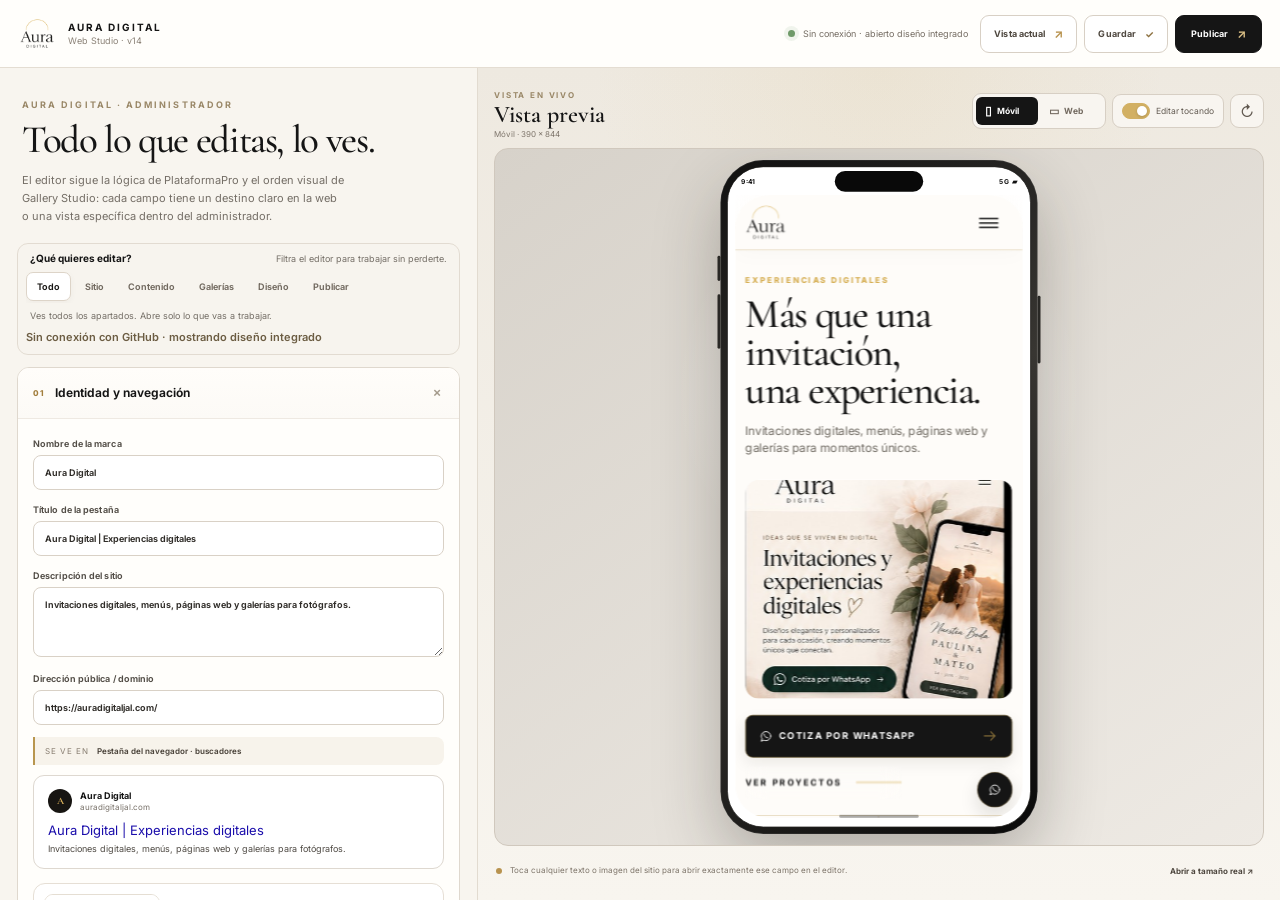
==== admin.html @ fc685f3e "Add files via upload" ====
<!doctype html>
<html lang="es">
<head>
  <meta charset="utf-8">
  <meta name="viewport" content="width=device-width,initial-scale=1,viewport-fit=cover">
  <meta name="theme-color" content="#f4f1eb">
  <title>Aura Digital · Web Studio v14</title>
  <link rel="preconnect" href="https://fonts.googleapis.com">
  <link rel="preconnect" href="https://fonts.gstatic.com" crossorigin>
  <link href="https://fonts.googleapis.com/css2?family=Cormorant+Garamond:wght@400;500;600&family=DM+Sans:wght@400;500;600;700&family=Inter:wght@400;500;600;700&family=Libre+Baskerville:wght@400;700&family=Manrope:wght@400;500;600;700&family=Montserrat:wght@400;500;600;700&family=Playfair+Display:wght@400;500;600&family=Great+Vibes&display=swap" rel="stylesheet">
  <link rel="stylesheet" href="admin.css">
</head>
<body>
  <div class="app-shell">
    <header class="topbar">
      <div class="brand">
        <img src="assets/logo-transparent.png" alt="Aura Digital" class="brand-logo">
        <div><strong>AURA DIGITAL</strong><small>Web Studio · v14</small></div>
      </div>
      <div class="top-actions">
        <span class="save-state"><i></i><span id="status">Guardado automático activo</span></span>
        <div class="command-bar" aria-label="Acciones del sitio">
          <button class="command-btn" type="button" id="openPreview"><span>Vista actual</span><span class="command-arrow" aria-hidden="true">↗</span></button>
          <button class="command-btn" type="button" id="saveNow"><span>Guardar</span><span class="command-check" aria-hidden="true">✓</span></button>
          <button class="command-btn primary" type="button" id="openPublish"><span>Publicar</span><span class="command-arrow" aria-hidden="true">↗</span></button>
        </div>
      </div>
    </header>

    <main class="workspace">
      <aside class="editor-pane" id="editorPane">
        <section class="intro">
          <span class="eyebrow">AURA DIGITAL · ADMINISTRADOR</span>
          <h1>Todo lo que editas, lo ves.</h1>
          <p>El editor sigue la lógica de PlataformaPro y el orden visual de Gallery Studio: cada campo tiene un destino claro en la web o una vista específica dentro del administrador.</p>
        </section>

        <section class="editor-guide">
          <div class="editor-guide-head"><span>¿Qué quieres editar?</span><small>Filtra el editor para trabajar sin perderte.</small></div>
          <nav class="quicknav" aria-label="Grupos del editor">
            <button type="button" class="active" data-editor-group="all">Todo</button>
            <button type="button" data-editor-group="site">Sitio</button>
            <button type="button" data-editor-group="content">Contenido</button>
            <button type="button" data-editor-group="galleries">Galerías</button>
            <button type="button" data-editor-group="design">Diseño</button>
            <button type="button" data-editor-group="file">Publicar</button>
          </nav>
          <p class="editor-guide-note" id="editorGuideNote">Ves todos los apartados. Abre solo lo que vas a trabajar.</p>
          <p class="project-source-note" id="projectSource" role="status">Comprobando la página publicada…</p>
        </section>

        <form id="siteForm" autocomplete="off">
          <details class="panel" data-group="site" id="secIdentity" open>
            <summary><span><b>01</b> Identidad y navegación</span><i>＋</i></summary>
            <div class="panel-body">
              <label>Nombre de la marca<input data-bind="brand.name"></label>
              <label>Título de la pestaña<input data-bind="meta.siteTitle"></label>
              <label>Descripción del sitio<textarea rows="3" data-bind="meta.siteDescription"></textarea></label>
              <label>Dirección pública / dominio <input data-bind="meta.siteUrl" placeholder="https://auradigitaljal.com"></label>
              <div class="field-destination"><span>Se ve en</span><b>Pestaña del navegador · buscadores</b></div>
              <div class="browser-snippet-preview" id="browserSnippetPreview">
                <div class="browser-snippet-top"><span class="mini-favicon">A</span><div><strong data-snippet-title>Aura Digital</strong><small data-snippet-url>Tu dominio</small></div></div>
                <div class="browser-snippet-title" data-snippet-site-title></div>
                <p data-snippet-description></p>
              </div>
              <div class="media-control">
                <div class="media-preview logo-preview"><img data-image-path="brand.logo" alt="Logo Aura"></div>
                <div class="media-copy"><strong>Logotipo</strong><span>PNG recomendado · conserva transparencia</span><label class="file-field">Cambiar logo<input type="file" accept="image/*" data-image-upload="brand.logo"></label></div>
              </div>
              <div class="section-editor-block">
                <div class="block-head"><div><strong>Navegación</strong><small>Texto, destino y visibilidad.</small></div></div>
                <div id="navEditor" class="stack-list"></div>
              </div>
              <label>Botón principal del menú<input data-bind="nav.cta"></label>
            </div>
          </details>

          <details class="panel" data-group="content" id="secHero">
            <summary><span><b>02</b> Portada</span><i>＋</i></summary>
            <div class="panel-body">
              <label class="switch-row"><input type="checkbox" data-bind="hero.visible"><span>Mostrar portada</span></label>
              <label>Etiqueta<input data-bind="hero.eyebrow"></label>
              <label>Título principal<textarea rows="3" data-bind="hero.title"></textarea></label>
              <label>Descripción<textarea rows="4" data-bind="hero.text"></textarea></label>
              <div class="field-grid two"><label>Botón principal<input data-bind="hero.primaryButton"></label><label>Botón secundario<input data-bind="hero.secondaryButton"></label></div>
              <label>Destino del botón secundario<select data-bind="hero.secondaryTarget"><option value="servicios">Servicios</option><option value="invitaciones">Invitaciones</option><option value="menus">Menús</option><option value="web">Páginas web</option><option value="fotografos">Galerías</option></select></label>
              <div class="media-control wide-media">
                <div class="media-preview hero-preview"><img data-image-path="hero.image" alt="Portada web"></div>
                <div class="media-copy"><strong>Portada web</strong><span>Imagen principal para escritorio. Mantiene la composición que ya funciona bien en web.</span><label class="file-field">Cambiar imagen<input type="file" accept="image/*" data-image-upload="hero.image"></label></div>
              </div>
              <div class="field-grid two"><label>Encuadre horizontal <output data-output="hero.imageFocusX">50</output><input type="range" min="0" max="100" data-bind="hero.imageFocusX"></label><label>Encuadre vertical <output data-output="hero.imageFocusY">50</output><input type="range" min="0" max="100" data-bind="hero.imageFocusY"></label></div>
              <div class="mobile-cover-editor">
                <div class="block-head"><div><strong>Portada móvil</strong><small>Puede ser distinta a la web. En celular se muestra grande y casi completa, no como una franja recortada.</small></div></div>
                <div class="media-control wide-media mobile-hero-media">
                  <div class="media-preview hero-preview"><img data-image-path="hero.mobileImage" alt="Portada móvil"></div>
                  <div class="media-copy"><strong>Imagen para celular</strong><span>Recomendado: horizontal suave o 4:3, con el mockup completo y espacio alrededor.</span><div class="inline-actions"><label class="file-field">Cambiar imagen<input type="file" accept="image/*" data-image-upload="hero.mobileImage"></label><button type="button" class="quiet-action" data-action="sync-mobile-hero">Usar la de web</button></div></div>
                </div>
                <div class="field-grid two"><label>Encuadre horizontal <output data-output="hero.mobileImageFocusX">50</output><input type="range" min="0" max="100" data-bind="hero.mobileImageFocusX"></label><label>Encuadre vertical <output data-output="hero.mobileImageFocusY">50</output><input type="range" min="0" max="100" data-bind="hero.mobileImageFocusY"></label></div>
              </div>
              <label>Apoyo visual sobre la fotografía <output data-output="hero.overlay">0</output><input type="range" min="0" max="0.45" step="0.01" data-bind="hero.overlay"><small>Oscurece suavemente la imagen sin taparla.</small></label>
              <label>Composición visual<select data-bind="hero.visualStyle"><option value="editorial">Editorial · imagen protagonista</option><option value="split">Split · limpio</option><option value="framed">Marco Fine Art</option><option value="minimal">Minimal · mucho aire</option></select></label>
              <div class="section-editor-block"><div class="block-head"><div><strong>Beneficios rápidos</strong><small>Fila debajo de la portada.</small></div><button type="button" class="mini-btn" data-action="add-benefit">＋ Agregar</button></div><div id="benefitsEditor" class="stack-list"></div></div>
            </div>
          </details>

          <details class="panel" data-group="content" id="secServices">
            <summary><span><b>03</b> Servicios</span><i>＋</i></summary>
            <div class="panel-body">
              <label>Etiqueta de sección<input data-bind="servicesIntro.eyebrow"></label>
              <label>Título<textarea rows="2" data-bind="servicesIntro.title"></textarea></label>
              <label>Texto<textarea rows="3" data-bind="servicesIntro.text"></textarea></label>
              <div class="section-editor-block"><div class="block-head"><div><strong>Tarjetas principales</strong><small>Invitaciones, Menús, Web y Fotógrafos.</small></div></div><div id="servicesEditor" class="stack-list"></div></div>
            </div>
          </details>

          <details class="panel gallery-panel" data-group="galleries" id="secInvitations">
            <summary><span><b>04</b> Galería · Invitaciones</span><i>＋</i></summary>
            <div class="panel-body">
              <label class="switch-row"><input type="checkbox" data-bind="invitationGallery.visible"><span>Mostrar galería de invitaciones</span></label>
              <div class="field-grid two"><label>Etiqueta<input data-bind="invitationGallery.eyebrow"></label><label>Diseño de galería<select data-bind="invitationGallery.layout"><option value="editorial">Editorial Aura</option><option value="grid">Cuadrícula limpia</option><option value="carousel">Carrusel</option><option value="filmstrip">Secuencia horizontal</option></select></label></div>
              <label>Título<textarea rows="2" data-bind="invitationGallery.title"></textarea></label>
              <label>Texto<textarea rows="3" data-bind="invitationGallery.text"></textarea></label>
              <div class="field-grid two"><label class="switch-row compact"><input type="checkbox" data-bind="invitationGallery.showTitles"><span>Mostrar títulos</span></label><label class="switch-row compact"><input type="checkbox" data-bind="invitationGallery.showSubtitles"><span>Mostrar subtítulos</span></label></div>
              <label>Proporción de tarjetas<select data-bind="invitationGallery.cardRatio"><option value="portrait">Vertical · invitación</option><option value="tall">Vertical alta</option><option value="square">Cuadrada</option><option value="landscape">Horizontal</option></select></label>
              <div class="field-destination"><span>Se ve en</span><b>Galería pública de invitaciones</b></div>

              <div class="gallery-studio">
                <div class="gallery-studio-head"><div><span class="eyebrow">BIBLIOTECA</span><h3>Organiza tus ejemplos</h3><p>Crea categorías, sube varias imágenes y ordénalas arrastrando. Cada tarjeta tiene edición y reemplazo de foto.</p></div><label class="file-field strong">＋ Subir ejemplos<input type="file" accept="image/*" multiple data-multi-upload="invitation"></label></div>
                <div class="category-workbench">
                  <div class="category-rail">
                    <strong>Categorías</strong>
                    <div id="categoryEditor" class="category-editor"></div>
                    <div class="category-add"><input id="newCategory" placeholder="Nueva categoría"><button type="button" class="mini-btn" data-action="add-category">Agregar</button></div>
                  </div>
                  <div class="category-main">
                    <div class="category-toolbar"><div><span>Trabajando en</span><strong id="activeCategoryLabel">Todas</strong></div><select id="invUploadCategory" aria-label="Categoría para nuevas imágenes"></select></div>
                    <div id="invitationItemsEditor" class="gallery-admin-grid"></div>
                  </div>
                </div>
              </div>
            </div>
          </details>

          <details class="panel gallery-panel" data-group="galleries" id="secProductGalleries">
            <summary><span><b>05</b> Galerías · Menús, Web y Fotógrafos</span><i>＋</i></summary>
            <div class="panel-body">
              <div class="service-gallery-tabs" role="tablist">
                <button type="button" class="active" data-gallery-service="menus">Menús</button>
                <button type="button" data-gallery-service="web">Páginas web</button>
                <button type="button" data-gallery-service="galleries">Fotógrafos</button>
              </div>
              <div id="serviceGalleryEditor"></div>
            </div>
          </details>

          <details class="panel" data-group="content" id="secProducts">
            <summary><span><b>06</b> Contenido de Menús, Web y Galerías</span><i>＋</i></summary>
            <div class="panel-body"><p class="hint">Estos son los bloques grandes de producto. Sus ejemplos se administran en el apartado de Galerías.</p><div id="featuresEditor" class="stack-list"></div></div>
          </details>

          <details class="panel" data-group="content" id="secStory">
            <summary><span><b>07</b> Confianza, proceso y cierre</span><i>＋</i></summary>
            <div class="panel-body">
              <div class="section-editor-block"><div class="block-head"><div><strong>¿Por qué Aura Digital?</strong></div></div><label class="switch-row"><input type="checkbox" data-bind="why.visible"><span>Mostrar sección</span></label><label>Etiqueta<input data-bind="why.eyebrow"></label><label>Título<input data-bind="why.title"></label><div id="whyEditor" class="stack-list"></div></div>
              <div class="section-editor-block"><div class="block-head"><div><strong>Proceso</strong></div></div><label class="switch-row"><input type="checkbox" data-bind="process.visible"><span>Mostrar sección</span></label><label>Etiqueta<input data-bind="process.eyebrow"></label><label>Título<input data-bind="process.title"></label><div id="processEditor" class="stack-list"></div></div>
              <div class="section-editor-block"><div class="block-head"><div><strong>CTA final</strong></div></div><label class="switch-row"><input type="checkbox" data-bind="cta.visible"><span>Mostrar llamada final</span></label><label>Etiqueta<input data-bind="cta.eyebrow"></label><label>Título<input data-bind="cta.title"></label><label>Texto<textarea rows="3" data-bind="cta.text"></textarea></label><label>Botón<input data-bind="cta.button"></label></div>
            </div>
          </details>

          <details class="panel" data-group="design" id="secDesign">
            <summary><span><b>08</b> Diseño · paletas y tipografías</span><i>＋</i></summary>
            <div class="panel-body">
              <div class="block-head"><div><strong>Paletas Aura</strong><small>Claros y oscuros construidos desde el negro, el oro y el blanco cálido del logotipo.</small></div></div>
              <div id="paletteGrid" class="palette-grid"></div>
              <div class="section-editor-block"><div class="block-head"><div><strong>Tipografía</strong><small>Separada para títulos, cuerpo y detalles caligráficos.</small></div></div><div class="field-grid two"><label>Títulos<select data-font-bind="brand.headingFont"></select></label><label>Texto<select data-font-bind="brand.bodyFont"></select></label></div><label>Caligráfica<select data-font-bind="brand.scriptFont"></select></label></div>
              <div class="field-grid two"><label>Altura del logo <output data-output="brand.logoMaxHeight">58</output><input type="range" min="38" max="86" step="1" data-bind="brand.logoMaxHeight"></label><label>Color de líneas<input type="color" data-bind="brand.border"></label></div>
              <div class="section-editor-block"><div class="block-head"><div><strong>Color manual</strong><small>Afina cualquier preset.</small></div></div><div class="color-grid"><label><input type="color" data-bind="brand.primary"><span>Principal</span></label><label><input type="color" data-bind="brand.primarySoft"><span>Profundo</span></label><label><input type="color" data-bind="brand.accent"><span>Dorado</span></label><label><input type="color" data-bind="brand.accentSoft"><span>Dorado suave</span></label><label><input type="color" data-bind="brand.background"><span>Fondo</span></label><label><input type="color" data-bind="brand.surface"><span>Tarjetas</span></label><label><input type="color" data-bind="brand.text"><span>Texto</span></label><label><input type="color" data-bind="brand.muted"><span>Texto suave</span></label></div></div>
              <div class="section-editor-block gradient-studio-block"><div class="block-head"><div><strong>Fondos y degradados</strong><small>Elige visualmente. No necesitas escribir código.</small></div></div><div id="gradientEditor" class="gradient-editor"></div></div>
              <div class="field-grid two"><label>Escala de títulos <output data-output="brand.headingScale">1</output><input type="range" min="0.8" max="1.25" step="0.01" data-bind="brand.headingScale"></label><label>Escala de texto <output data-output="brand.bodyScale">1</output><input type="range" min="0.9" max="1.12" step="0.01" data-bind="brand.bodyScale"></label></div>
              <div class="field-grid two"><label>Redondeo <output data-output="brand.radius">24</output><input type="range" min="6" max="44" step="1" data-bind="brand.radius"></label><label>Sombra <output data-output="brand.shadowStrength">0.11</output><input type="range" min="0" max="0.24" step="0.01" data-bind="brand.shadowStrength"></label></div>
            </div>
          </details>

          <details class="panel" data-group="design" id="secOrder">
            <summary><span><b>09</b> Orden de la página</span><i>＋</i></summary>
            <div class="panel-body"><p class="hint">Cambia el orden completo de la landing sin mover código.</p><div id="sectionOrderEditor" class="section-order-list"></div></div>
          </details>

          <details class="panel" data-group="site" id="secContact">
            <summary><span><b>10</b> Contacto, footer y SEO</span><i>＋</i></summary>
            <div class="panel-body">
              <div class="section-editor-block"><div class="block-head"><div><strong>WhatsApp y redes</strong><small>El número y el mensaje alimentan todos los botones de contacto.</small></div></div><label>Número WhatsApp<input data-bind="contact.whatsapp" inputmode="tel" placeholder="521... nacionales"></label><label>Mensaje predeterminado<textarea rows="3" data-bind="contact.whatsappMessage"></textarea></label><label>Instagram<input data-bind="contact.instagram" placeholder="https://instagram.com/..."></label><label>Facebook<input data-bind="contact.facebook" placeholder="https://facebook.com/..."></label><label>TikTok<input data-bind="contact.tiktok" placeholder="https://tiktok.com/@..."></label><div class="contact-preview"><div class="contact-preview-head"><span>WA</span><div><small>WhatsApp</small><strong data-contact-number></strong></div></div><p data-contact-message></p><div class="contact-social-preview" data-contact-socials></div></div></div>
              <div class="section-editor-block"><div class="block-head"><div><strong>Footer</strong></div></div><label>Frase<input data-bind="footer.tagline"></label><label>Copyright<input data-bind="footer.note"></label></div>
              <div class="section-editor-block"><div class="block-head"><div><strong>SEO y vista al compartir</strong></div></div><label>Título Open Graph<input data-bind="meta.ogTitle"></label><label>Descripción Open Graph<textarea rows="3" data-bind="meta.ogDescription"></textarea></label><div class="media-control"><div class="media-preview og-preview"><img data-image-path="meta.ogImage" alt="Vista previa social"></div><div class="media-copy"><strong>Imagen de WhatsApp / redes</strong><span>Horizontal 1200 × 630 recomendado</span><label class="file-field">Cambiar imagen<input type="file" accept="image/*" data-image-upload="meta.ogImage"></label></div></div>
              <div class="social-share-preview" id="socialSharePreview"><div class="social-share-image"><img data-social-preview-image alt=""></div><div class="social-share-copy"><small data-social-preview-url>TU DOMINIO</small><strong data-social-preview-title></strong><p data-social-preview-description></p></div></div></div>
            </div>
          </details>

          <details class="panel" data-group="file" id="secFile">
            <summary><span><b>11</b> GitHub, publicación y respaldos</span><i>＋</i></summary>
            <div class="panel-body">
              <section class="github-studio" aria-labelledby="githubStudioTitle">
                <div class="github-studio-head">
                  <div><span class="eyebrow">PUBLICACIÓN DIRECTA</span><h3 id="githubStudioTitle">GitHub conectado a Aura</h3><p>El preview, la vista actual y la publicación usan el mismo estado del editor.</p></div>
                  <span class="github-connection-pill" id="githubConnectionPill" data-state="off"><i></i><b>Sin conectar</b></span>
                </div>
                <div class="github-security-note"><strong>Token privado.</strong><span>Se mantiene solo durante esta pestaña y nunca se incluye en la página publicada ni en los respaldos.</span></div>
                <label>Token de GitHub <small>Fine-grained: Metadata lectura + Contents lectura/escritura sobre AuraDigitalJal.github.io.</small><input type="password" id="githubToken" autocomplete="off" spellcheck="false" placeholder="github_pat_… o ghp_…"></label>
                <div class="github-connect-row">
                  <button type="button" class="btn primary" id="githubConnect">Conectar GitHub</button>
                  <button type="button" class="btn" id="githubDisconnect" hidden>Desconectar</button>
                  <div class="github-account" id="githubAccount"><span class="github-avatar-placeholder">GH</span><div><small>Cuenta</small><strong>Sin conectar</strong></div></div>
                </div>
                <div class="github-destination github-destination-locked">
                  <div class="block-head"><div><strong>Destino protegido</strong><small>Esta app solo puede publicar la página oficial de Aura Digital. No puede apuntar a invitaciones ni a otras plataformas.</small></div><span class="repo-badge protected">FIJO</span></div>
                  <div class="github-target-preview"><span>Repositorio</span><strong id="githubTargetPath">AuraDigitalJal/AuraDigitalJal.github.io · /index.html</strong><a id="githubRepoLink" href="https://github.com/AuraDigitalJal/AuraDigitalJal.github.io" target="_blank" rel="noopener">Abrir repositorio ↗</a></div>
                  <div class="github-root-warning"><b>Publicación oficial</b><span>Los cambios se envían directamente a <strong>auradigitaljal.com</strong>. El archivo CNAME y el resto del repositorio no se modifican.</span></div>
                </div>
                <div class="github-publish-card">
                  <div class="github-publish-copy"><strong>Publicar la versión actual</strong><span>Se genera exactamente el mismo documento que usa “Vista actual” y se actualiza <b>/index.html</b> del sitio oficial.</span></div>
                  <div class="github-publish-actions"><button type="button" class="btn primary" id="githubPublish" disabled>Publicar cambios</button><button type="button" class="btn" id="githubPull" disabled>Traer versión publicada</button></div>
                  <div class="github-progress" id="githubProgress" hidden><span id="githubProgressBar"></span></div>
                  <p class="github-publish-status" id="githubPublishStatus" aria-live="polite"></p>
                  <div class="github-live-row"><div><small>Enlace público</small><input type="text" id="githubPagesUrl" readonly></div><a class="btn" id="githubPagesLink" href="https://auradigitaljal.com/" target="_blank" rel="noopener">Abrir publicado ↗</a><button type="button" class="btn" id="githubCopyLink">Copiar</button></div>
                </div>
              </section>
              <div class="backup-divider"><span>RESPALDOS LOCALES</span></div>
              <div class="aura-note"><b>Al abrir Web Studio:</b> se consulta la última versión publicada en auradigitaljal.com. Los borradores locales no se eliminan; si no hay conexión, se abre el borrador guardado.</div>
              <div class="file-actions"><button type="button" class="btn full" id="resumeLocalDraft">Abrir borrador local guardado</button><button type="button" class="btn full" id="restorePriorDraft">Recuperar borrador anterior</button></div>
              <div class="file-actions"><button type="button" class="btn full" id="downloadJson">Descargar respaldo JSON</button><label class="btn full import-btn">Importar respaldo JSON<input type="file" id="importConfig" accept=".json,application/json"></label></div>
            </div>
          </details>
        </form>
        <dialog id="projectEditorDialog" class="project-editor-dialog" aria-labelledby="projectEditorDialogTitle">
          <div class="project-dialog-shell">
            <div class="project-dialog-topbar"><div><span>PROYECTO</span><strong id="projectEditorDialogTitle">Editor</strong></div><button type="button" class="project-dialog-close" data-action="close-project-dialog" aria-label="Cerrar editor">×</button></div>
            <div id="projectEditorDialogContent" class="project-dialog-content"></div>
          </div>
        </dialog>
      </aside>

      <section class="preview-pane">
        <div class="preview-head">
          <div class="preview-heading"><span class="eyebrow">VISTA EN VIVO</span><h2>Vista previa</h2><p id="previewContext">Móvil · 390 × 844</p></div>
          <div class="preview-actions">
            <label class="preview-edit-toggle"><input type="checkbox" id="previewEditMode" checked><span>Editar tocando</span></label>
            <div class="device-tabs" aria-label="Vista previa"><button type="button" data-device="mobile" class="active"><span class="device-symbol" aria-hidden="true">▯</span><span>Móvil</span></button><button type="button" data-device="desktop"><span class="device-symbol" aria-hidden="true">▭</span><span>Web</span></button></div>
            <button type="button" class="preview-tool" id="refreshPreview" title="Actualizar vista previa" aria-label="Actualizar vista previa">↻</button>
          </div>
        </div>

        <div class="preview-stage mobile" id="previewStage">
          <div class="desktop-rig" id="desktopRig" hidden>
            <div class="browser-mockup" id="browserMockup">
              <div class="browser-top"><span class="traffic"><i></i><i></i><i></i></span><div class="address"><span class="lock-dot"></span><strong data-preview-address>Vista local</strong></div><span class="browser-open">↗</span></div>
              <div class="browser-viewport"><iframe id="siteFrame" src="about:blank" title="Vista previa del sitio"></iframe></div>
            </div>
          </div>
          <div class="mobile-rig" id="mobileRig">
            <div class="phone-mockup" id="phoneMockup">
              <span class="phone-side side-a"></span><span class="phone-side side-b"></span><span class="phone-side side-c"></span>
              <div class="phone-screen-shell">
                <div class="phone-status"><span>9:41</span><span class="dynamic-island"></span><span>5G&nbsp; ▰</span></div>
                <div class="phone-screen"><iframe id="mobileFrame" src="about:blank" title="Vista previa móvil"></iframe></div>
                <div class="phone-home"></div>
              </div>
            </div>
          </div>
        </div>
        <div class="preview-foot">
          <span class="preview-hint-dot"></span><p id="previewNote">Toca cualquier texto o imagen del sitio para abrir exactamente ese campo en el editor.</p>
          <button type="button" class="preview-open-link" id="openPreviewInline">Abrir a tamaño real ↗</button>
        </div>
      </section>
    </main>
  </div>

  <script>
window.AURA_DATA = {"version":14,"meta":{"siteTitle":"Aura Digital | Experiencias digitales","siteDescription":"Invitaciones digitales, menús, páginas web y galerías para fotógrafos.","siteUrl":"https://auradigitaljal.com/","ogTitle":"Aura Digital · Experiencias digitales que conectan","ogDescription":"Diseño digital para celebraciones, marcas y fotógrafos.","ogImage":"https://auradigitaljal.com/og-image.jpg"},"brand":{"name":"Aura Digital","logo":"[data-uri]","paletteName":"Aura Signature","primary":"#151515","primarySoft":"#2d2b28","accent":"#d6ae52","accentSoft":"#ecd9a5","background":"#fefcf9","surface":"#ffffff","text":"#151515","muted":"#6f6a62","border":"#e8e0d5","heroGradient":"linear-gradient(135deg, #ffffff 0%, #fefcf9 58%, #f2e3bd 100%)","ctaGradient":"linear-gradient(135deg, #0d0d0d 0%, #1c1b19 68%, #725a2d 150%)","buttonGradient":"linear-gradient(135deg, #111111 0%, #2b2824 100%)","headingFont":"'Cormorant Garamond', Georgia, serif","bodyFont":"Inter, -apple-system, BlinkMacSystemFont, 'Segoe UI', sans-serif","scriptFont":"'Great Vibes', 'Brush Script MT', cursive","headingScale":1,"bodyScale":1,"radius":24,"shadowStrength":0.11,"bodyFontName":"Inter","headingFontName":"Cormorant Garamond","scriptFontName":"Great Vibes","logoMaxHeight":58,"surfaceGradient":"linear-gradient(180deg,#ffffff 0%,#fefcf9 100%)"},"contact":{"whatsapp":"5210000000000","whatsappMessage":"Hola, me gustaría cotizar un proyecto con Aura Digital.","instagram":"#","facebook":"#","tiktok":"#"},"nav":{"items":[{"label":"Inicio","target":"inicio","visible":true},{"label":"Servicios","target":"servicios","visible":true},{"label":"Invitaciones","target":"invitaciones","visible":true},{"label":"Menús","target":"menus","visible":true},{"label":"Páginas web","target":"web","visible":true},{"label":"Galerías","target":"fotografos","visible":true}],"cta":"Cotiza por WhatsApp"},"hero":{"visible":true,"eyebrow":"EXPERIENCIAS DIGITALES","title":"Más que una invitación, una experiencia.","text":"Invitaciones digitales, menús, páginas web y galerías para momentos únicos.","primaryButton":"Cotiza por WhatsApp","secondaryButton":"Ver proyectos","secondaryTarget":"servicios","image":"[data-uri]","mobileImage":"[data-uri]","imagePosition":"50% 50%","imageFocusX":50,"imageFocusY":50,"mobileImageFocusX":50,"mobileImageFocusY":50,"visualStyle":"editorial","overlay":0},"benefits":[{"icon":"✦","title":"Diseños personalizados","visible":true},{"icon":"◷","title":"Entrega rápida","visible":true},{"icon":"▣","title":"100% digital","visible":true},{"icon":"◎","title":"Pensado para móvil","visible":true}],"servicesIntro":{"eyebrow":"SERVICIOS","title":"Todo en un solo lugar","text":"Soluciones digitales con diseño, funcionalidad y una experiencia pensada para ti."},"services":[{"key":"invitaciones","visible":true,"title":"Invitaciones Digitales","text":"Bodas, XV años, cumpleaños, bautizos y más.","image":"[data-uri]","button":"Ver galería","target":"invitaciones"},{"key":"menus","visible":true,"title":"Menús Digitales","text":"Cartas digitales elegantes para restaurantes, eventos y cafeterías.","image":"[data-uri]","button":"Ver ejemplos","target":"menus"},{"key":"web","visible":true,"title":"Páginas Web Personalizadas","text":"Sitios a la medida para marcas, negocios y proyectos.","image":"[data-uri]","button":"Ver proyectos","target":"web"},{"key":"galerias","visible":true,"title":"Galerías para Fotógrafos","text":"Entrega tus sesiones con una experiencia profesional y elegante.","image":"[data-uri]","button":"Ver galerías","target":"fotografos"}],"invitationGallery":{"visible":true,"eyebrow":"INVITACIONES DIGITALES","title":"Celebra cada historia de una forma única","text":"Explora diseños por tipo de evento. Puedes agregar tantos ejemplos como quieras desde el administrador.","categories":["Todas","Bodas","XV Años","Cumpleaños","Bautizos","Eventos"],"items":[{"id":"inv-1","category":"Bodas","title":"Nuestra Boda","subtitle":"Editorial natural","image":"[data-uri]","url":"","visible":true,"cardRatio":"portrait","lightboxImage":""},{"id":"inv-2","category":"XV Años","title":"Mis XV","subtitle":"Romántica floral","image":"[data-uri]","url":"","visible":true,"cardRatio":"portrait","lightboxImage":""},{"id":"inv-3","category":"Cumpleaños","title":"Cumpleaños","subtitle":"Celebración suave","image":"[data-uri]","url":"","visible":true,"cardRatio":"portrait","lightboxImage":""},{"id":"inv-4","category":"Bautizos","title":"Mi Bautizo","subtitle":"Azul delicado","image":"[data-uri]","url":"","visible":true,"cardRatio":"portrait","lightboxImage":""},{"id":"inv-5","category":"Bodas","title":"Boda Minimal","subtitle":"Crema & oro","image":"[data-uri]","url":"","visible":true,"cardRatio":"portrait","lightboxImage":""},{"id":"inv-6","category":"XV Años","title":"XV Editorial","subtitle":"Rosa empolvado","image":"[data-uri]","url":"","visible":true,"cardRatio":"portrait","lightboxImage":""}],"layout":"editorial","cardRatio":"portrait","showTitles":true,"showSubtitles":true},"features":{"menus":{"visible":true,"eyebrow":"MENÚS DIGITALES","title":"Tu menú, siempre al alcance de todos","text":"Cartas digitales elegantes, fáciles de compartir y optimizadas para celular. Ideales para restaurantes, eventos, cafeterías y hoteles.","button":"Ver ejemplos","image":"[data-uri]","points":["Diseño a tu medida","Fácil de compartir","Código QR y enlace","Optimizado para móvil"],"examplesTitle":"Ejemplos de menús digitales","examples":[{"id":"menu-1","title":"Restaurante editorial","subtitle":"Menú oscuro","image":"[data-uri]","url":"","visible":true,"cardRatio":"landscape","lightboxImage":""},{"id":"menu-2","title":"Menú para evento","subtitle":"Diseño claro","image":"[data-uri]","url":"","visible":true,"cardRatio":"landscape","lightboxImage":""}],"galleryLayout":"editorial","showTitles":true,"showSubtitles":true},"web":{"visible":true,"eyebrow":"PÁGINAS WEB PERSONALIZADAS","title":"Tu historia, tu marca, sin límites","text":"Diseñamos sitios web modernos para negocios, hospedajes, profesionales, eventos y proyectos especiales.","button":"Ver proyectos","image":"[data-uri]","points":["Diseño personalizado","Responsive","Enlace propio","Contenido a tu medida"],"examplesTitle":"Proyectos web","examples":[{"id":"web-1","title":"Marca personal","subtitle":"Landing editorial","image":"[data-uri]","url":"","visible":true,"cardRatio":"landscape","lightboxImage":""},{"id":"web-2","title":"Negocio local","subtitle":"Sitio informativo","image":"[data-uri]","url":"","visible":true,"cardRatio":"landscape","lightboxImage":""}],"galleryLayout":"editorial","showTitles":true,"showSubtitles":true},"galleries":{"visible":true,"eyebrow":"GALERÍAS PARA FOTÓGRAFOS","title":"Tus fotos, en una galería inolvidable","text":"Entrega sesiones, bodas y eventos en galerías privadas con navegación limpia, mosaico fotográfico y una presentación que luce tu trabajo.","button":"Ver galerías","image":"[data-uri]","points":["Galerías privadas","Mosaico responsive","Descarga sencilla","Presentación profesional"],"examplesTitle":"Galerías digitales para fotógrafos","examples":[{"id":"gal-1","title":"Boda María & Luis","subtitle":"Galería oscura editorial","image":"[data-uri]","url":"","visible":true,"cardRatio":"landscape","lightboxImage":""},{"id":"gal-2","title":"Sesión de pareja","subtitle":"Mosaico fotográfico","image":"[data-uri]","url":"","visible":true,"cardRatio":"landscape","lightboxImage":""}],"galleryLayout":"editorial","showTitles":true,"showSubtitles":true}},"why":{"visible":true,"eyebrow":"¿POR QUÉ AURA DIGITAL?","title":"Más que un servicio, una experiencia","items":[{"icon":"◇","title":"Diseño personalizado","text":"Cada proyecto tiene identidad propia.","visible":true},{"icon":"♡","title":"Atención cercana","text":"Acompañamiento durante todo el proceso.","visible":true},{"icon":"⚡","title":"Entrega rápida","text":"Flujo simple sin sacrificar el diseño.","visible":true},{"icon":"▯","title":"100% digital","text":"Listo para compartir desde cualquier dispositivo.","visible":true}]},"process":{"visible":true,"eyebrow":"NUESTRO PROCESO","title":"Así de fácil es crear tu proyecto","items":[{"number":"1","title":"Cuéntanos tu idea","text":"Nos dices qué necesitas."},{"number":"2","title":"Diseñamos contigo","text":"Creamos una propuesta a tu medida."},{"number":"3","title":"Publicamos","text":"Te entregamos tu proyecto listo."},{"number":"4","title":"Compartes","text":"Lo envías fácilmente a quien quieras."}]},"cta":{"visible":true,"eyebrow":"HABLEMOS DE TU IDEA","title":"¿Listo para hacer realidad tu proyecto?","text":"Escríbenos por WhatsApp y comenzamos a darle forma.","button":"Cotiza por WhatsApp"},"footer":{"note":"© 2026 Aura Digital. Todos los derechos reservados.","tagline":"Experiencias digitales que dejan huella."},"layout":{"sectionOrder":["hero","services","invitationGallery","menus","web","galleries","why","process","cta"],"sectionVisibility":{}},"admin":{"versionLabel":"v4.0"}};

  </script>
  <script src="publisher-template.js"></script>
  <script src="admin.js"></script>
</body>
</html>
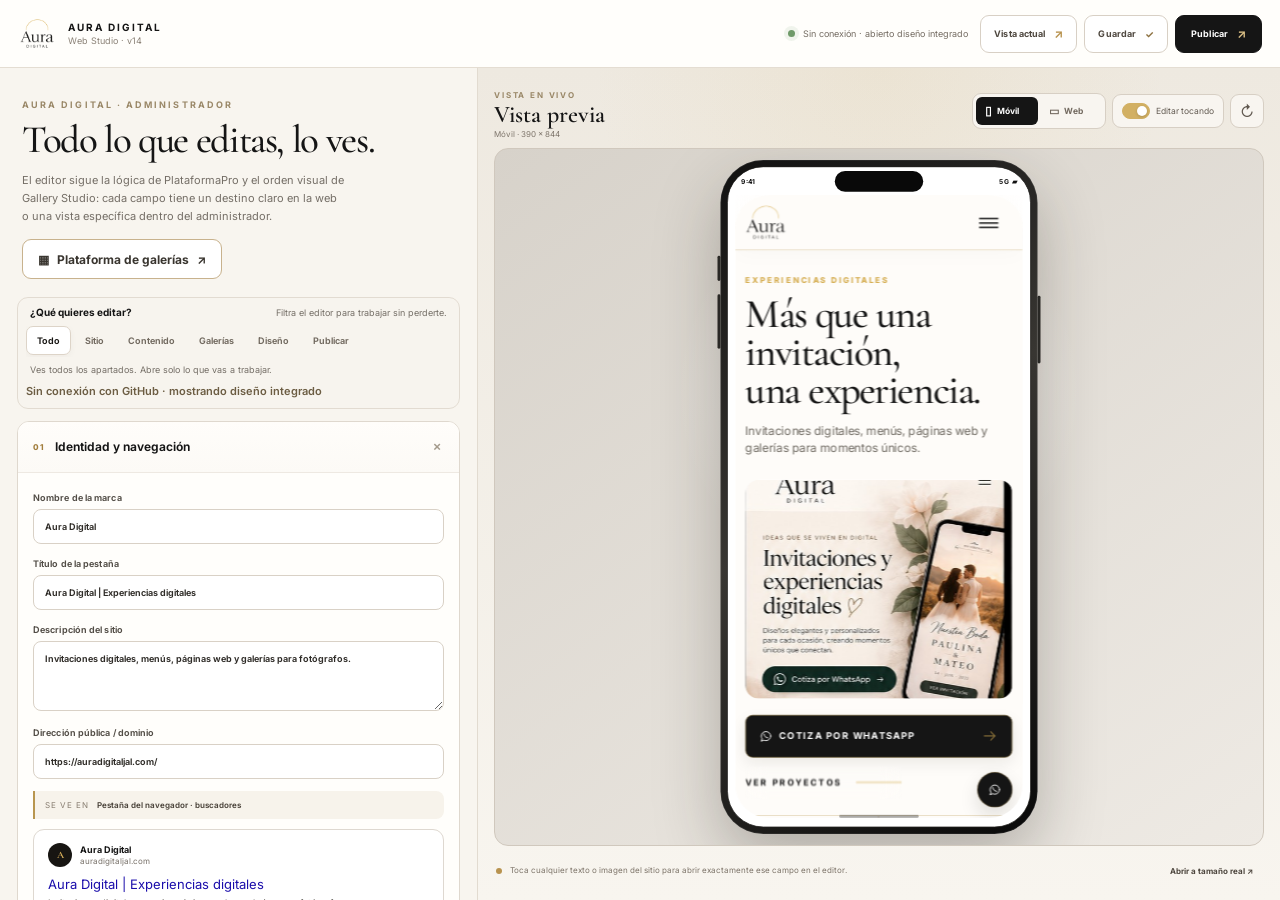
==== commit 579bb6ac: "Añadir acceso directo a Gallery Studio desde la edición de la web Aura" ====
--- a/admin.html
+++ b/admin.html
@@ -33,6 +33,11 @@
           <span class="eyebrow">AURA DIGITAL · ADMINISTRADOR</span>
           <h1>Todo lo que editas, lo ves.</h1>
           <p>El editor sigue la lógica de PlataformaPro y el orden visual de Gallery Studio: cada campo tiene un destino claro en la web o una vista específica dentro del administrador.</p>
+          <div class="editor-tool-access" style="margin-top:14px;display:flex;flex-wrap:wrap;gap:10px;">
+            <a class="btn" href="https://auradigitaljal.com/GalleryStudio/" target="_blank" rel="noopener noreferrer" style="font-size:12px;font-weight:700;padding:11px 15px;border-color:#c8b28d;background:#fff;">
+              <span aria-hidden="true">▦</span> Plataforma de galerías <span aria-hidden="true">↗</span>
+            </a>
+          </div>
         </section>
 
         <section class="editor-guide">
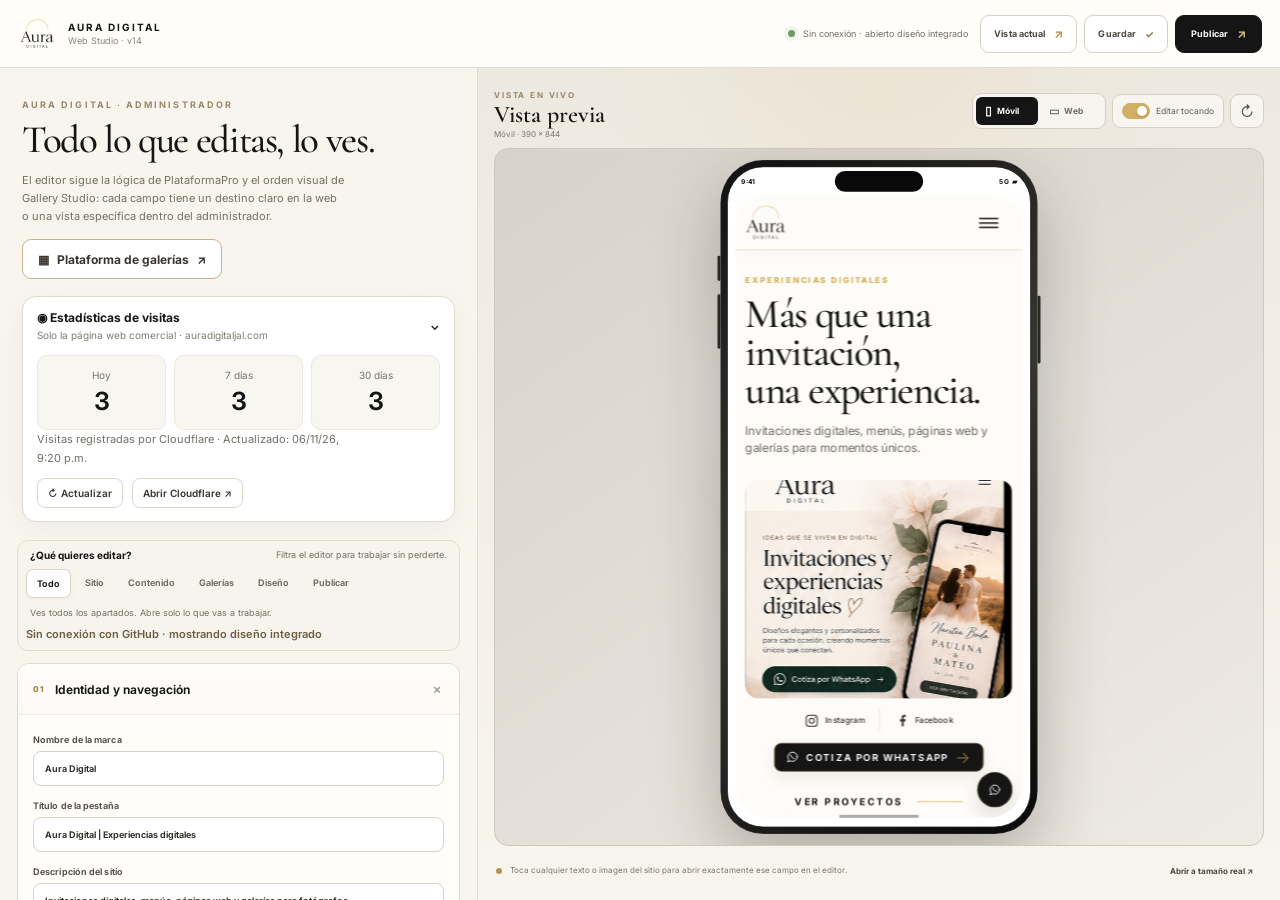
==== commit e28a811e: "Forzar carga de la version corregida del monitor de visitas en Safari" ====
--- a/admin.html
+++ b/admin.html
@@ -285,6 +285,6 @@
 
   </script>
   <script src="publisher-template.js"></script>
-  <script src="admin.js"></script>
+  <script src="admin.js?v=visitas-20261106-1"></script>
 </body>
 </html>
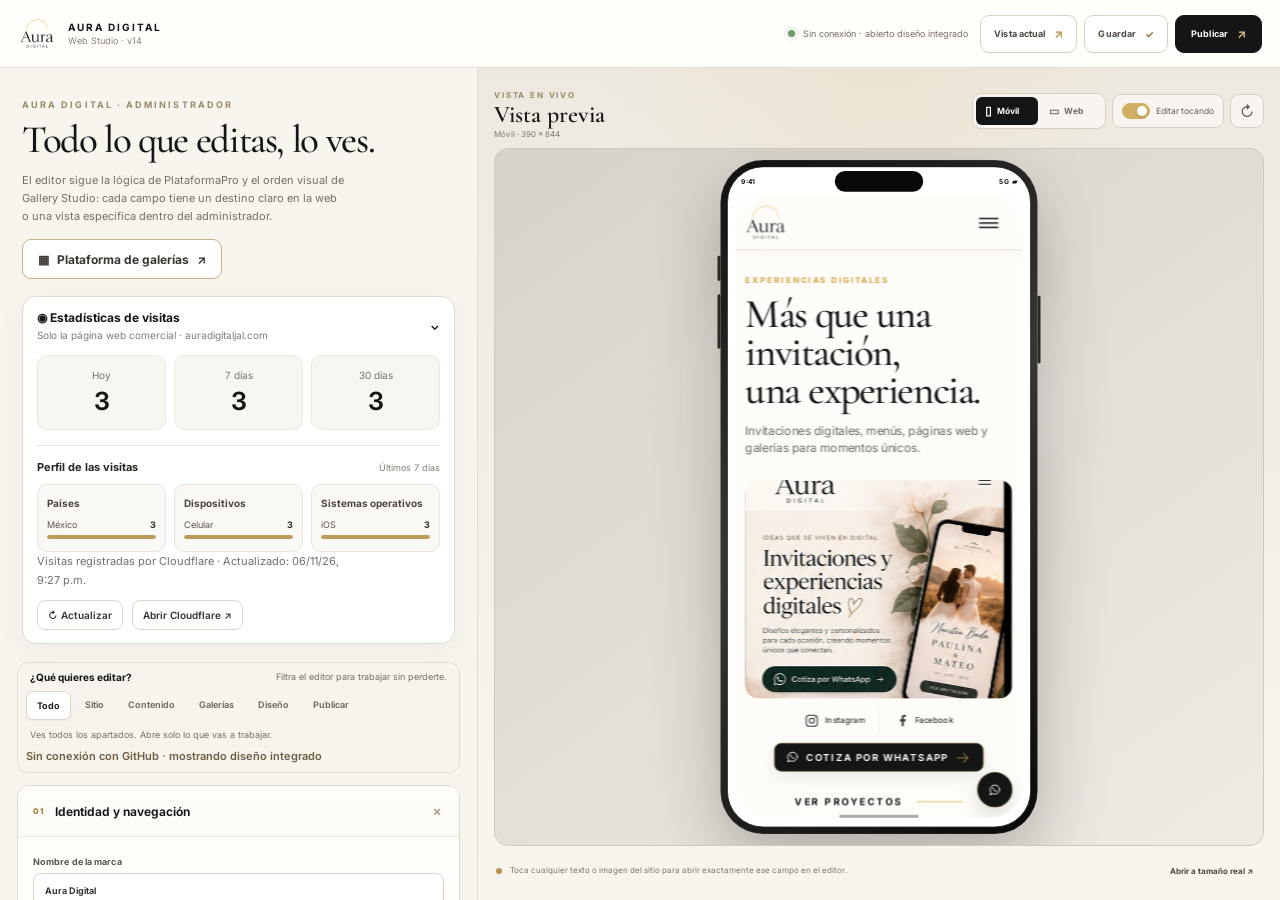
==== commit 0323ea95: "Actualizar caché del editor para mostrar país, dispositivo y sistema operativo" ====
--- a/admin.html
+++ b/admin.html
@@ -285,6 +285,6 @@
 
   </script>
   <script src="publisher-template.js"></script>
-  <script src="admin.js?v=visitas-20261106-1"></script>
+  <script src="admin.js?v=visitas-audiencia-20261106-1"></script>
 </body>
 </html>
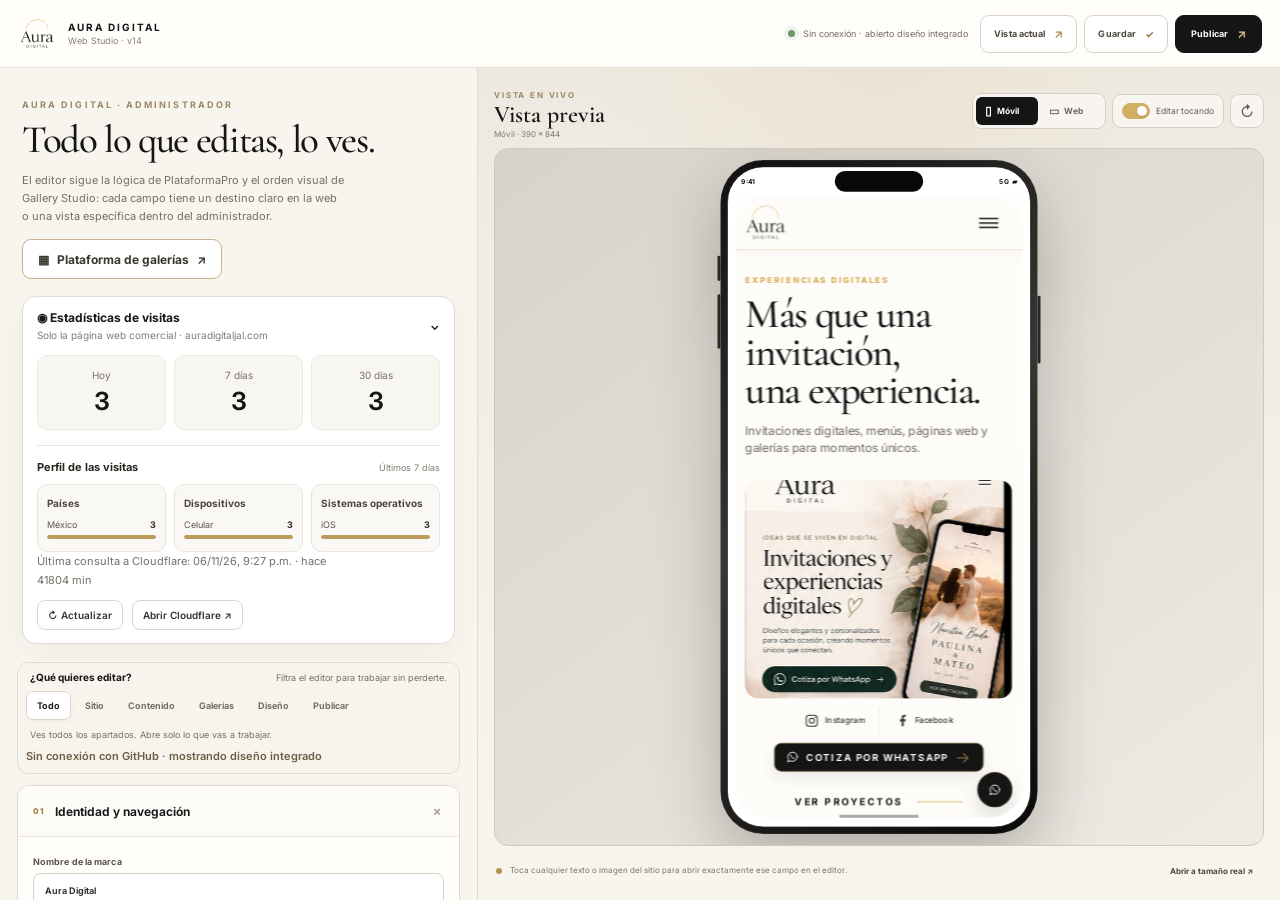
==== commit 49cf6a96: "Actualizar caché de Safari para contador manual de Cloudflare" ====
--- a/admin.html
+++ b/admin.html
@@ -285,6 +285,6 @@
 
   </script>
   <script src="publisher-template.js"></script>
-  <script src="admin.js?v=visitas-audiencia-20261106-1"></script>
+  <script src="admin.js?v=visitas-manual-20261106-2"></script>
 </body>
 </html>
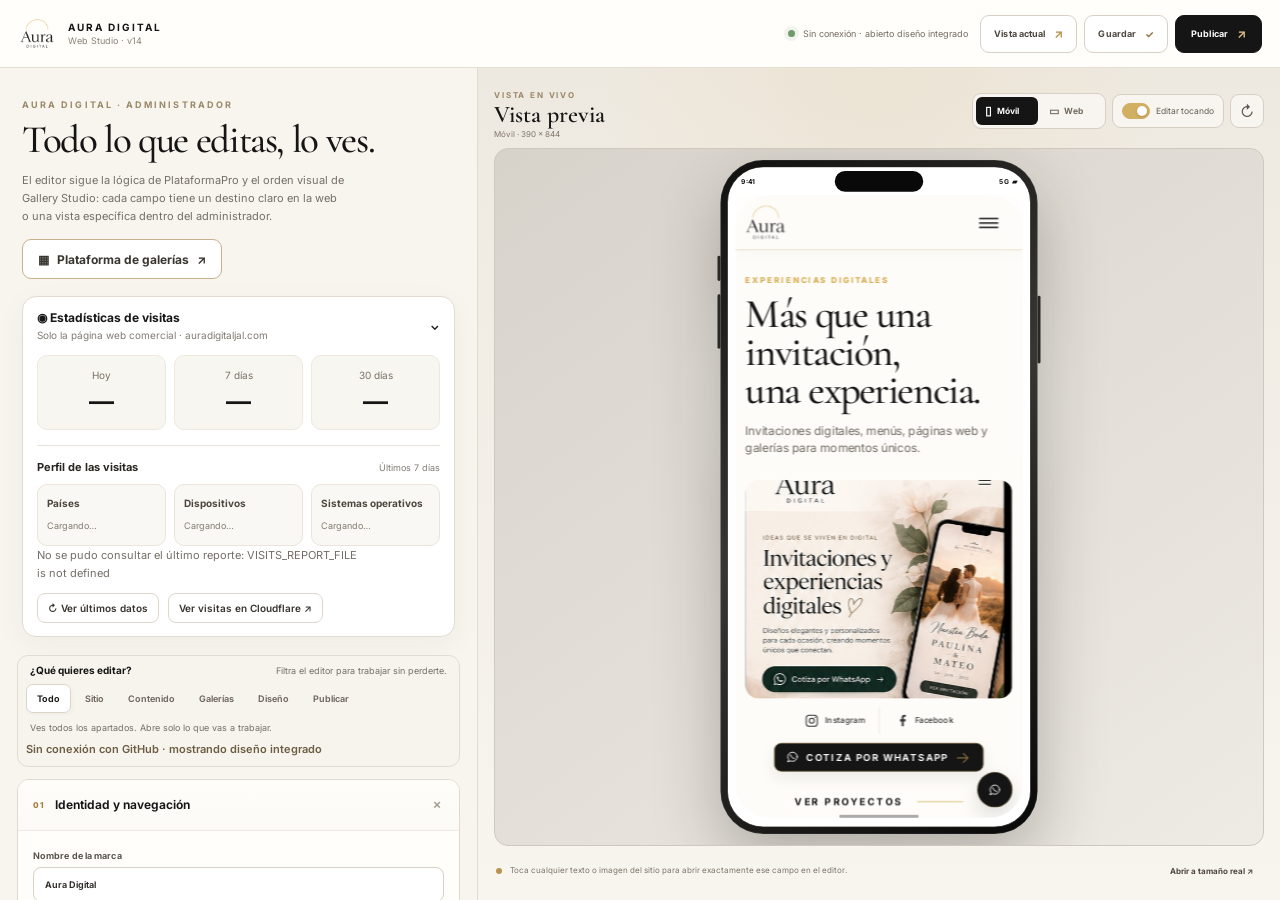
==== commit 02e0f8de: "Cargar panel de estadísticas corregido sin caché anterior" ====
--- a/admin.html
+++ b/admin.html
@@ -285,6 +285,6 @@
 
   </script>
   <script src="publisher-template.js"></script>
-  <script src="admin.js?v=visitas-manual-20261106-2"></script>
+  <script src="admin.js?v=visitas-claras-20261106-3"></script>
 </body>
 </html>
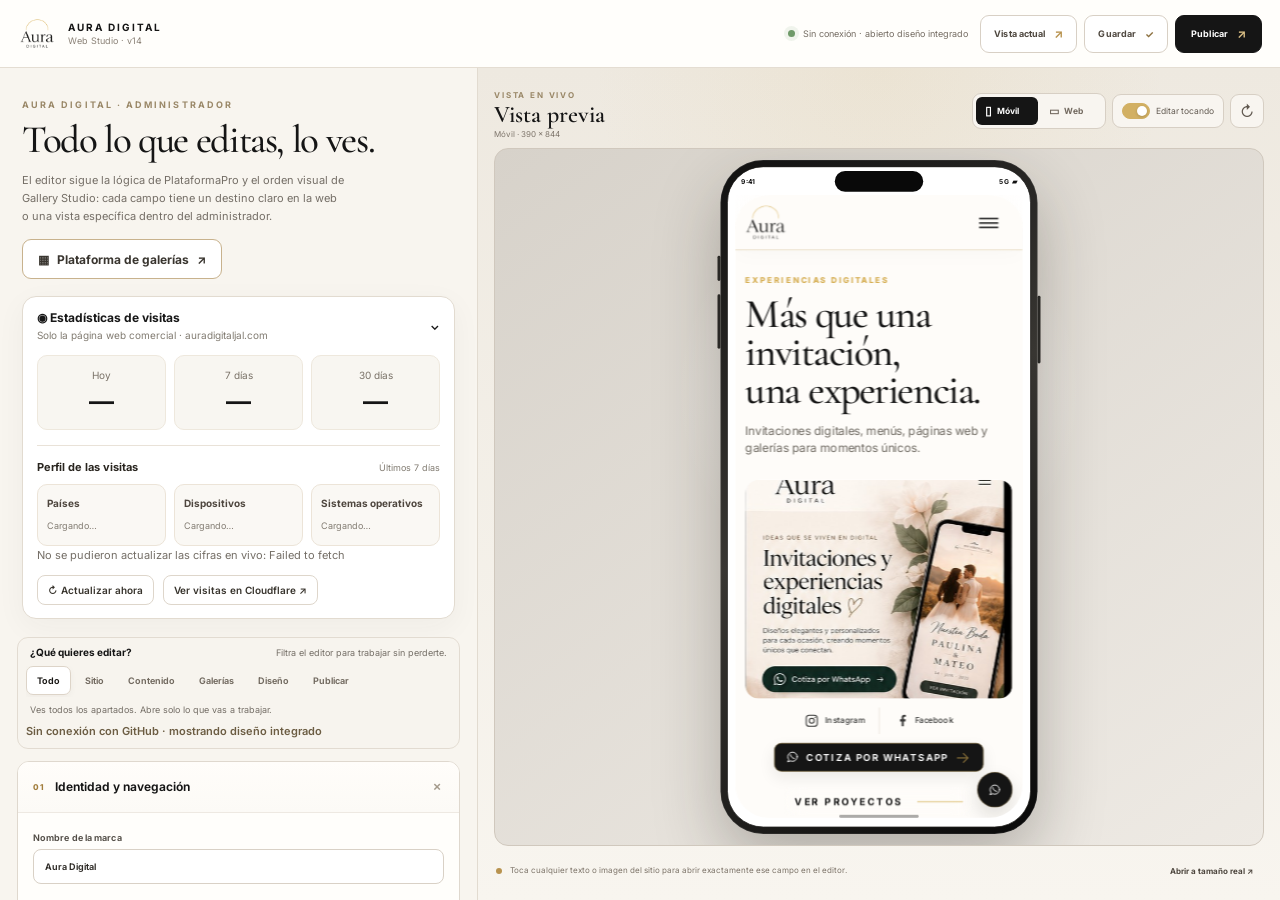
==== commit 1862e5af: "Publicar editor Aura con lectura real en vivo, sin caché anterior" ====
--- a/admin.html
+++ b/admin.html
@@ -285,6 +285,6 @@
 
   </script>
   <script src="publisher-template.js"></script>
-  <script src="admin.js?v=visitas-claras-20261106-3"></script>
+  <script src="admin.js?v=cloudflare-live-20261106-1"></script>
 </body>
 </html>
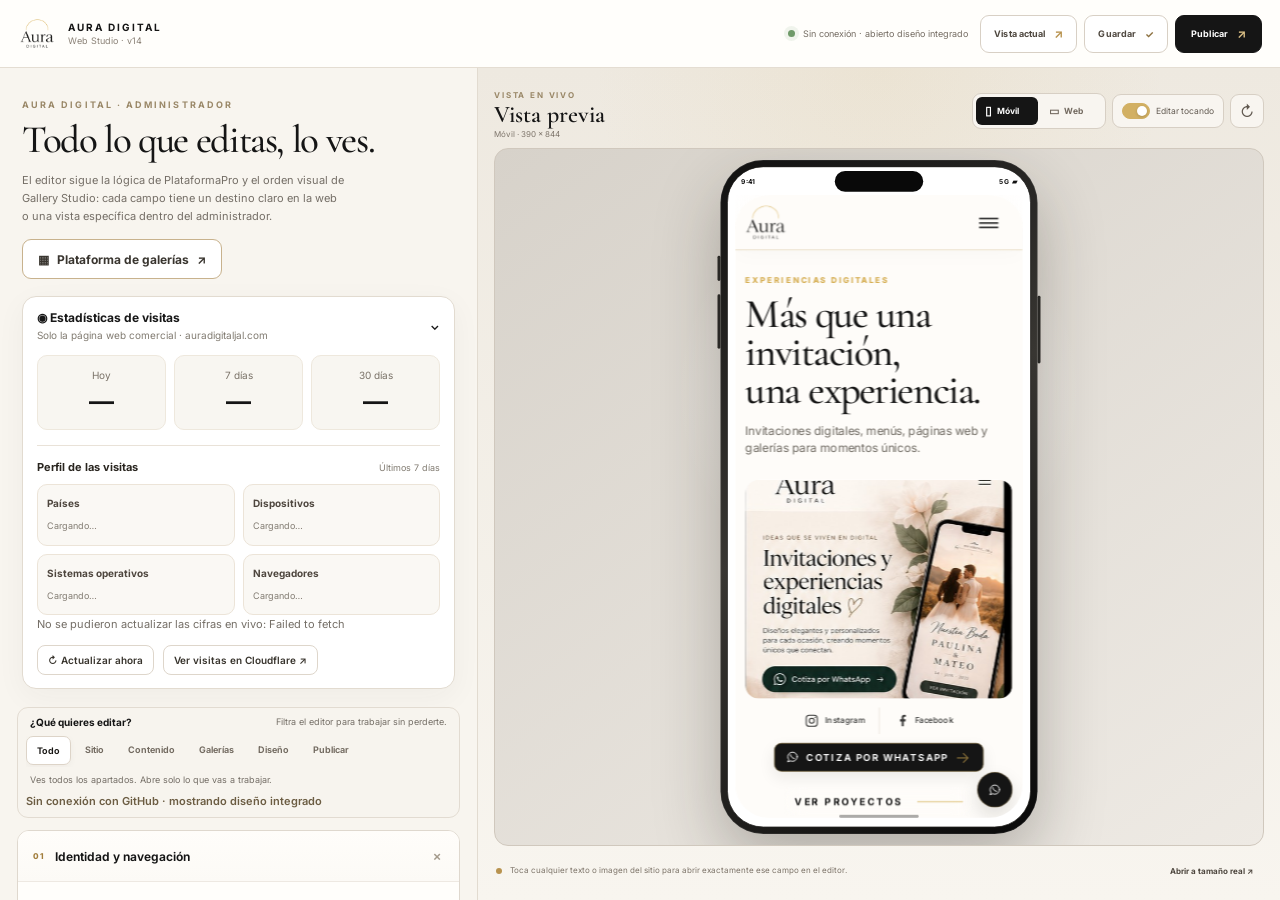
==== commit 334f07b3: "Publicar navegador en el editor y evitar caché anterior de Safari" ====
--- a/admin.html
+++ b/admin.html
@@ -285,6 +285,6 @@
 
   </script>
   <script src="publisher-template.js"></script>
-  <script src="admin.js?v=cloudflare-live-20261106-1"></script>
+  <script src="admin.js?v=cloudflare-browser-20261106-2"></script>
 </body>
 </html>
